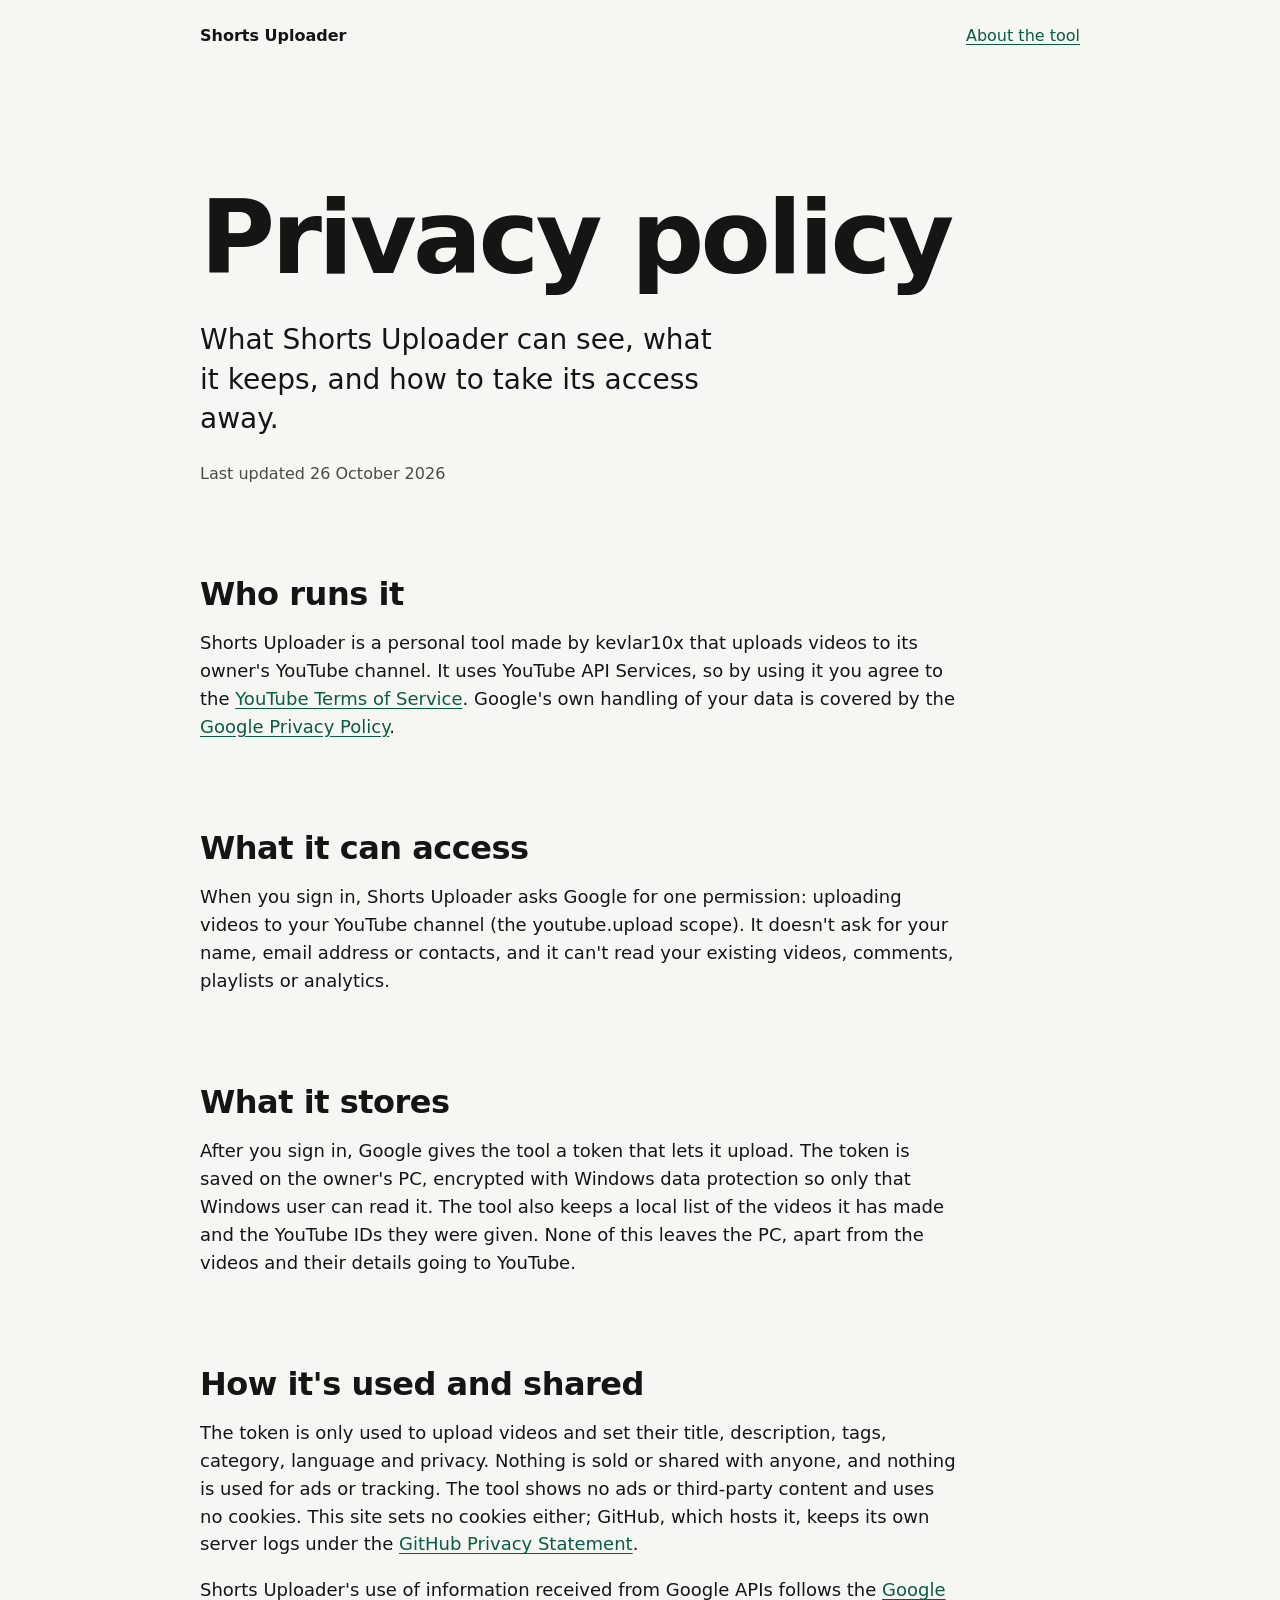
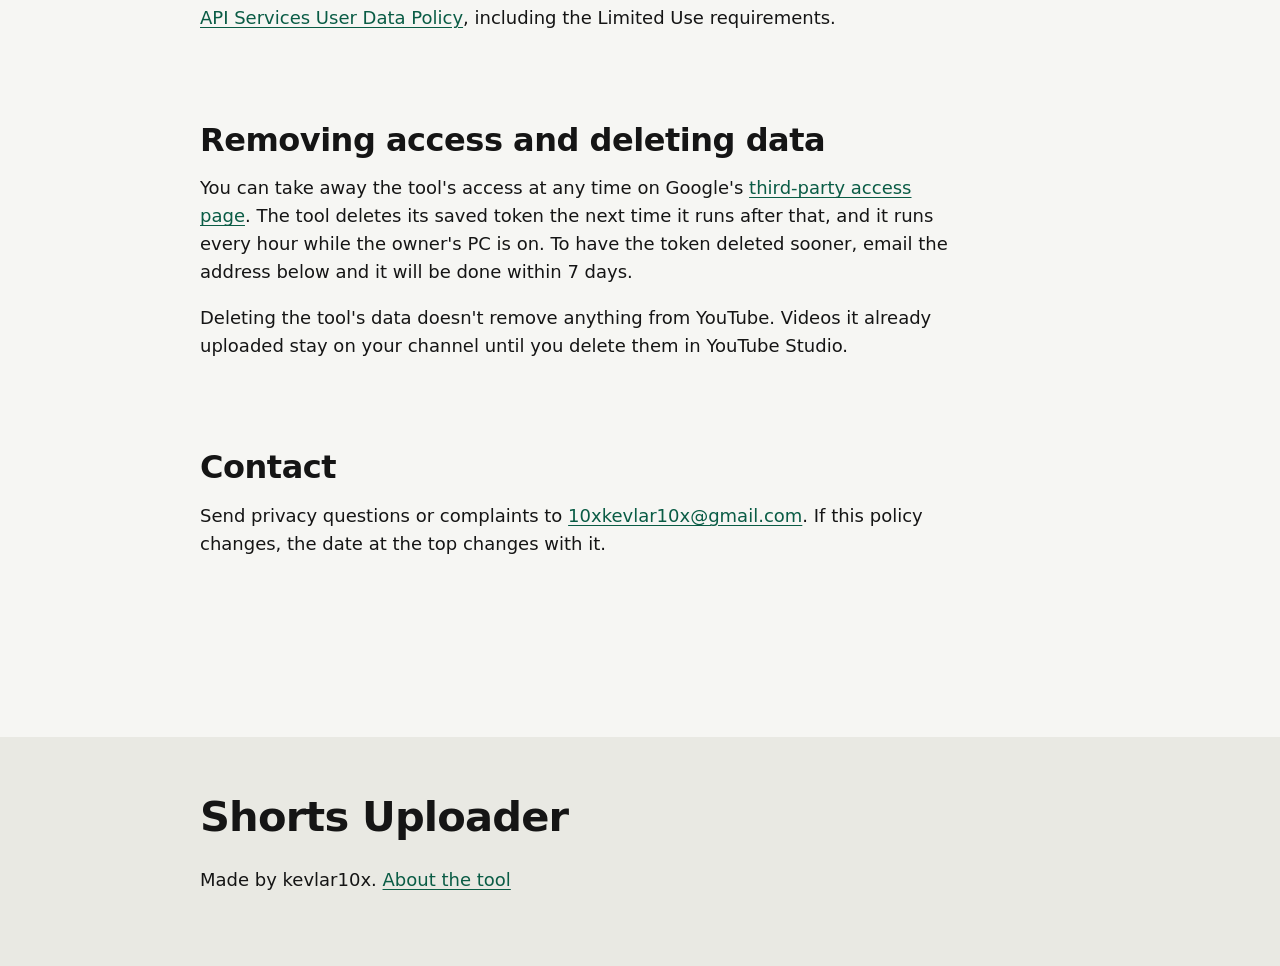
==== privacy.html @ 7bcd60a1 "Add homepage and privacy policy Co-Authored-By: Claude Opus 5.5 <noreply@anthropic.com>" ====
<!doctype html>
<html lang="en">
<head>
<meta charset="utf-8">
<meta name="viewport" content="width=device-width, initial-scale=1">
<title>Privacy policy | Shorts Uploader</title>
<meta name="description" content="What Shorts Uploader accesses, stores and shares, and how to remove its access.">
<link rel="stylesheet" href="style.css">
</head>
<body>
<header class="bar">
  <a class="name" href="./">Shorts Uploader</a>
  <nav><a href="./">About the tool</a></nav>
</header>

<main>
  <h1>Privacy policy</h1>
  <p class="lede">What Shorts Uploader can see, what it keeps, and how to take its access away.</p>
  <p class="dated">Last updated 26 October 2026</p>

  <section>
    <h2>Who runs it</h2>
    <p>Shorts Uploader is a personal tool made by kevlar10x that uploads videos to its owner's YouTube channel. It uses YouTube API Services, so by using it you agree to the <a href="https://www.youtube.com/t/terms">YouTube Terms of Service</a>. Google's own handling of your data is covered by the <a href="https://policies.google.com/privacy">Google Privacy Policy</a>.</p>
  </section>

  <section>
    <h2>What it can access</h2>
    <p>When you sign in, Shorts Uploader asks Google for one permission: uploading videos to your YouTube channel (the youtube.upload scope). It doesn't ask for your name, email address or contacts, and it can't read your existing videos, comments, playlists or analytics.</p>
  </section>

  <section>
    <h2>What it stores</h2>
    <p>After you sign in, Google gives the tool a token that lets it upload. The token is saved on the owner's PC, encrypted with Windows data protection so only that Windows user can read it. The tool also keeps a local list of the videos it has made and the YouTube IDs they were given. None of this leaves the PC, apart from the videos and their details going to YouTube.</p>
  </section>

  <section>
    <h2>How it's used and shared</h2>
    <p>The token is only used to upload videos and set their title, description, tags, category, language and privacy. Nothing is sold or shared with anyone, and nothing is used for ads or tracking. The tool shows no ads or third-party content and uses no cookies. This site sets no cookies either; GitHub, which hosts it, keeps its own server logs under the <a href="https://docs.github.com/en/site-policy/privacy-policies/github-general-privacy-statement">GitHub Privacy Statement</a>.</p>
    <p>Shorts Uploader's use of information received from Google APIs follows the <a href="https://developers.google.com/terms/api-services-user-data-policy">Google API Services User Data Policy</a>, including the Limited Use requirements.</p>
  </section>

  <section>
    <h2>Removing access and deleting data</h2>
    <p>You can take away the tool's access at any time on Google's <a href="https://security.google.com/settings/security/permissions">third-party access page</a>. The tool deletes its saved token the next time it runs after that, and it runs every hour while the owner's PC is on. To have the token deleted sooner, email the address below and it will be done within 7 days.</p>
    <p>Deleting the tool's data doesn't remove anything from YouTube. Videos it already uploaded stay on your channel until you delete them in YouTube Studio.</p>
  </section>

  <section>
    <h2>Contact</h2>
    <p>Send privacy questions or complaints to <a href="mailto:10xkevlar10x@gmail.com">10xkevlar10x@gmail.com</a>. If this policy changes, the date at the top changes with it.</p>
  </section>
</main>

<footer class="close">
  <p class="big">Shorts Uploader</p>
  <p>Made by kevlar10x. <a href="./">About the tool</a></p>
</footer>
</body>
</html>
---- style.css ----
:root {
  --ground: #f6f6f3;
  --ink: #151515;
  --soft: #4a4a46;
  --field: #e9e9e3;
  --accent: #0a5c45;
  --on-accent: #ffffff;
  --margin: clamp(20px, 5vw, 64px);
  --measure: 66ch;
  --column: 880px;
  /* one centred reading column; the side padding grows on wide screens so both margins match */
  --side: max(var(--margin), calc((100% - var(--column)) / 2));
  color-scheme: light dark;
}

@media (prefers-color-scheme: dark) {
  :root {
    --ground: #121312;
    --ink: #ececea;
    --soft: #b4b4ae;
    --field: #1d1f1d;
    --accent: #5fc9a3;
    --on-accent: #0b1a14;
  }
}

* { box-sizing: border-box; }

html { -webkit-text-size-adjust: 100%; }

body {
  margin: 0;
  background: var(--ground);
  color: var(--ink);
  font: 18px/1.55 system-ui, -apple-system, "Segoe UI", Roboto, "Helvetica Neue", Arial, sans-serif;
}

a { color: var(--accent); text-underline-offset: 0.18em; }
a:hover { text-decoration-thickness: 2px; }
a:focus-visible { outline: 3px solid var(--accent); outline-offset: 3px; border-radius: 2px; }

.bar, main, .close { padding-inline: var(--side); }

.bar {
  display: flex;
  justify-content: space-between;
  align-items: baseline;
  gap: 24px;
  padding-block: 24px;
  font-size: 16px;
}
.bar .name { color: var(--ink); font-weight: 650; text-decoration: none; }
.bar nav { display: flex; gap: 24px; }

main { padding-block: clamp(48px, 9vw, 120px) 0; }

h1 {
  margin: 0;
  font-size: clamp(2.6rem, 8vw, 6.5rem);
  line-height: 0.98;
  letter-spacing: -0.035em;
  font-weight: 750;
  max-width: 14ch;
}

.lede {
  margin: 32px 0 0;
  max-width: 30ch;
  font-size: clamp(1.3rem, 2.4vw, 1.75rem);
  line-height: 1.4;
}

.dated { margin: 24px 0 0; color: var(--soft); font-size: 16px; }

section { margin-top: clamp(56px, 7vw, 96px); max-width: var(--measure); }

h2 {
  margin: 0 0 16px;
  font-size: clamp(1.5rem, 2.6vw, 2rem);
  line-height: 1.15;
  letter-spacing: -0.015em;
  font-weight: 700;
}

p { margin: 0 0 1em; }

.action {
  display: inline-block;
  margin-top: 8px;
  padding: 14px 24px;
  background: var(--accent);
  color: var(--on-accent);
  font-weight: 650;
  text-decoration: none;
}
.action:hover { filter: brightness(1.08); }

.close {
  margin-top: clamp(96px, 14vw, 200px);
  padding-block: 48px 64px;
  background: var(--field);
}
.close p { margin: 0 0 8px; max-width: var(--measure); }
.close .big { font-size: clamp(1.6rem, 4vw, 2.6rem); font-weight: 750; letter-spacing: -0.02em; margin-bottom: 16px; }

@media (max-width: 480px) {
  body { font-size: 17px; }
  .bar { flex-direction: column; gap: 8px; }
}
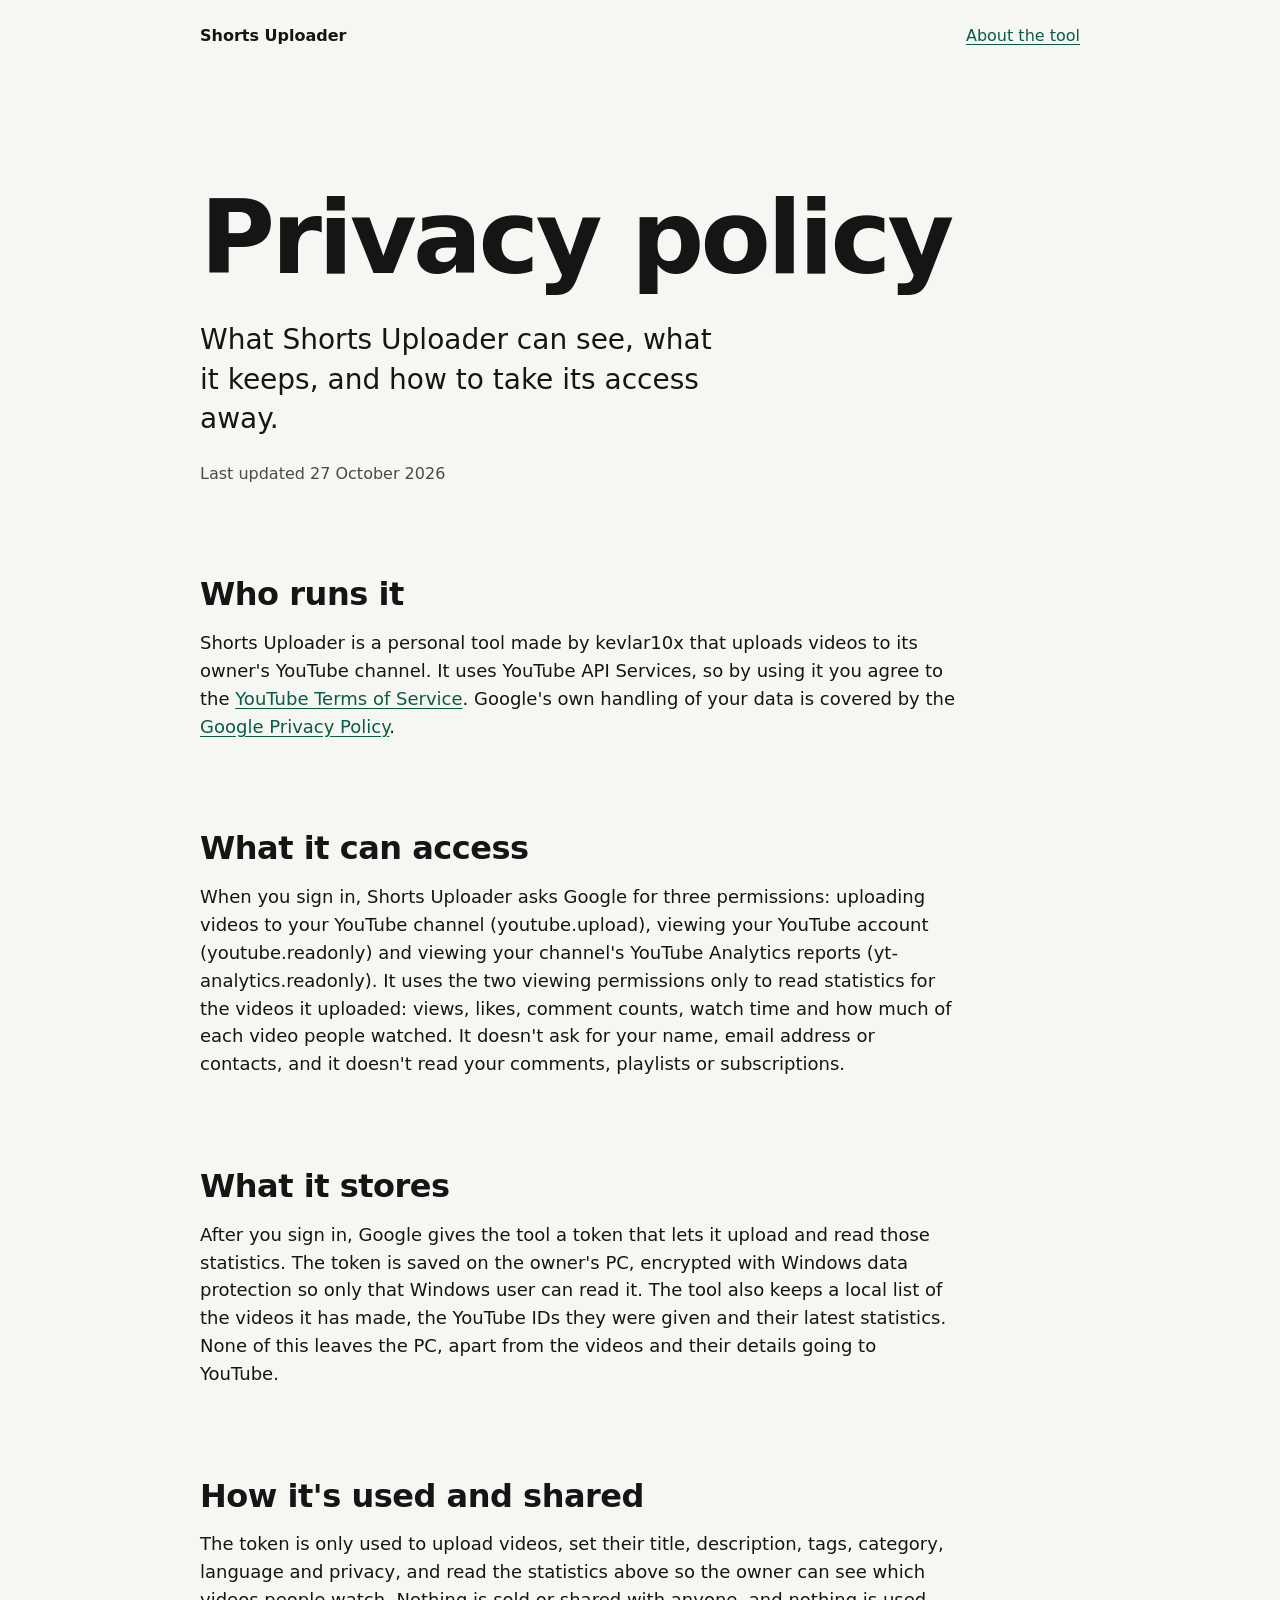
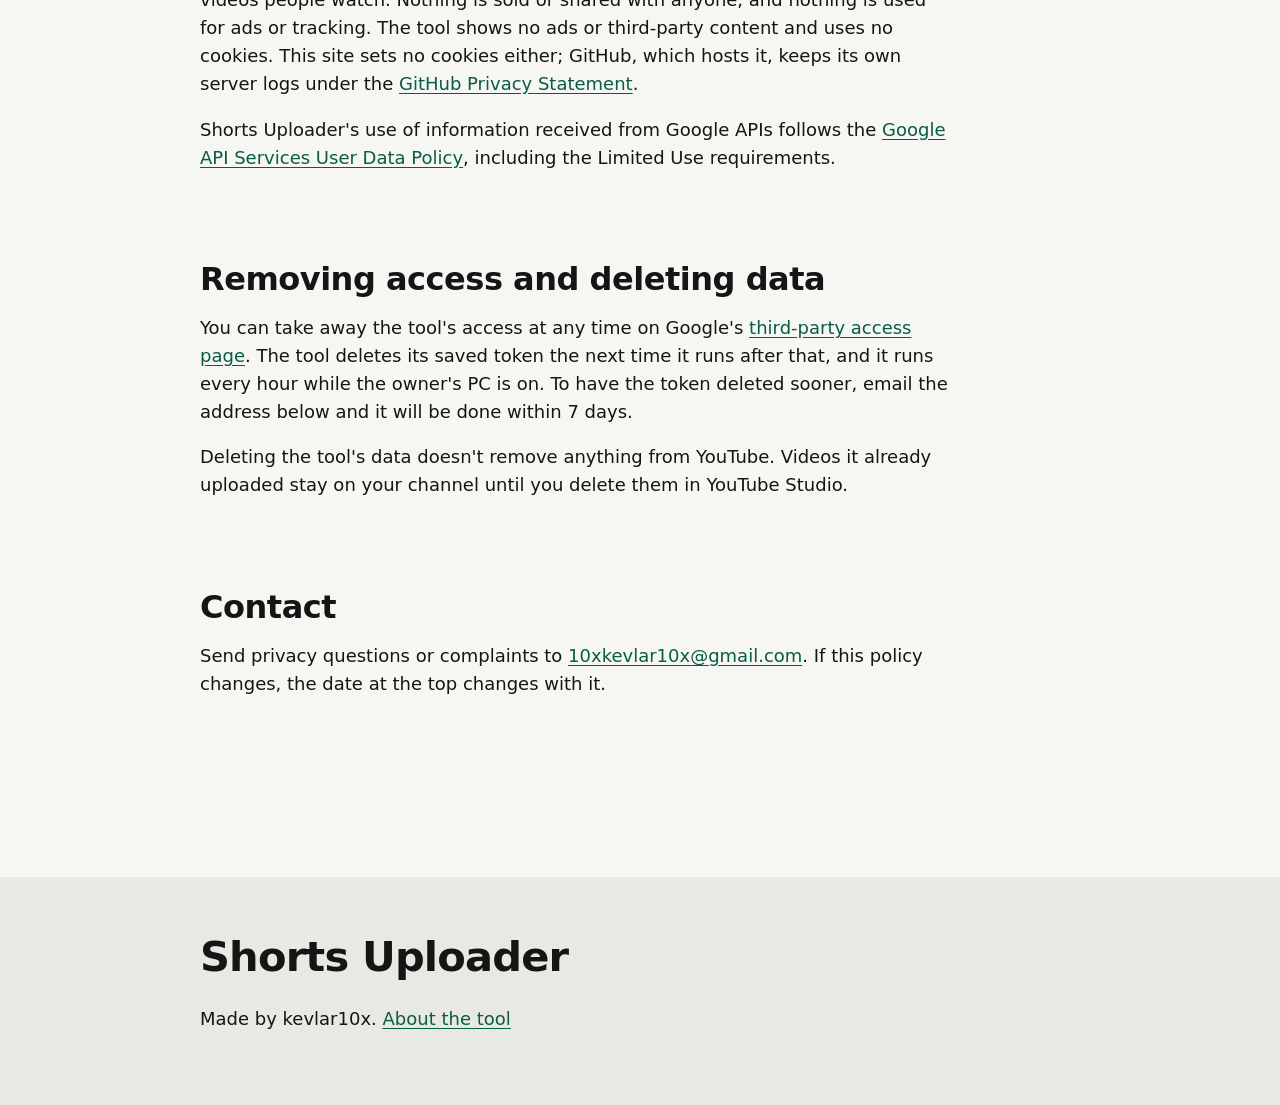
==== commit dfab7804: "Say the tool reads stats for its own videos The uploader now also asks for youtube.readonly and yt-a" ====
--- a/privacy.html
+++ b/privacy.html
@@ -16,7 +16,7 @@
 <main>
   <h1>Privacy policy</h1>
   <p class="lede">What Shorts Uploader can see, what it keeps, and how to take its access away.</p>
-  <p class="dated">Last updated 26 October 2026</p>
+  <p class="dated">Last updated 27 October 2026</p>
 
   <section>
     <h2>Who runs it</h2>
@@ -25,17 +25,17 @@
 
   <section>
     <h2>What it can access</h2>
-    <p>When you sign in, Shorts Uploader asks Google for one permission: uploading videos to your YouTube channel (the youtube.upload scope). It doesn't ask for your name, email address or contacts, and it can't read your existing videos, comments, playlists or analytics.</p>
+    <p>When you sign in, Shorts Uploader asks Google for three permissions: uploading videos to your YouTube channel (youtube.upload), viewing your YouTube account (youtube.readonly) and viewing your channel's YouTube Analytics reports (yt-analytics.readonly). It uses the two viewing permissions only to read statistics for the videos it uploaded: views, likes, comment counts, watch time and how much of each video people watched. It doesn't ask for your name, email address or contacts, and it doesn't read your comments, playlists or subscriptions.</p>
   </section>
 
   <section>
     <h2>What it stores</h2>
-    <p>After you sign in, Google gives the tool a token that lets it upload. The token is saved on the owner's PC, encrypted with Windows data protection so only that Windows user can read it. The tool also keeps a local list of the videos it has made and the YouTube IDs they were given. None of this leaves the PC, apart from the videos and their details going to YouTube.</p>
+    <p>After you sign in, Google gives the tool a token that lets it upload and read those statistics. The token is saved on the owner's PC, encrypted with Windows data protection so only that Windows user can read it. The tool also keeps a local list of the videos it has made, the YouTube IDs they were given and their latest statistics. None of this leaves the PC, apart from the videos and their details going to YouTube.</p>
   </section>
 
   <section>
     <h2>How it's used and shared</h2>
-    <p>The token is only used to upload videos and set their title, description, tags, category, language and privacy. Nothing is sold or shared with anyone, and nothing is used for ads or tracking. The tool shows no ads or third-party content and uses no cookies. This site sets no cookies either; GitHub, which hosts it, keeps its own server logs under the <a href="https://docs.github.com/en/site-policy/privacy-policies/github-general-privacy-statement">GitHub Privacy Statement</a>.</p>
+    <p>The token is only used to upload videos, set their title, description, tags, category, language and privacy, and read the statistics above so the owner can see which videos people watch. Nothing is sold or shared with anyone, and nothing is used for ads or tracking. The tool shows no ads or third-party content and uses no cookies. This site sets no cookies either; GitHub, which hosts it, keeps its own server logs under the <a href="https://docs.github.com/en/site-policy/privacy-policies/github-general-privacy-statement">GitHub Privacy Statement</a>.</p>
     <p>Shorts Uploader's use of information received from Google APIs follows the <a href="https://developers.google.com/terms/api-services-user-data-policy">Google API Services User Data Policy</a>, including the Limited Use requirements.</p>
   </section>
 
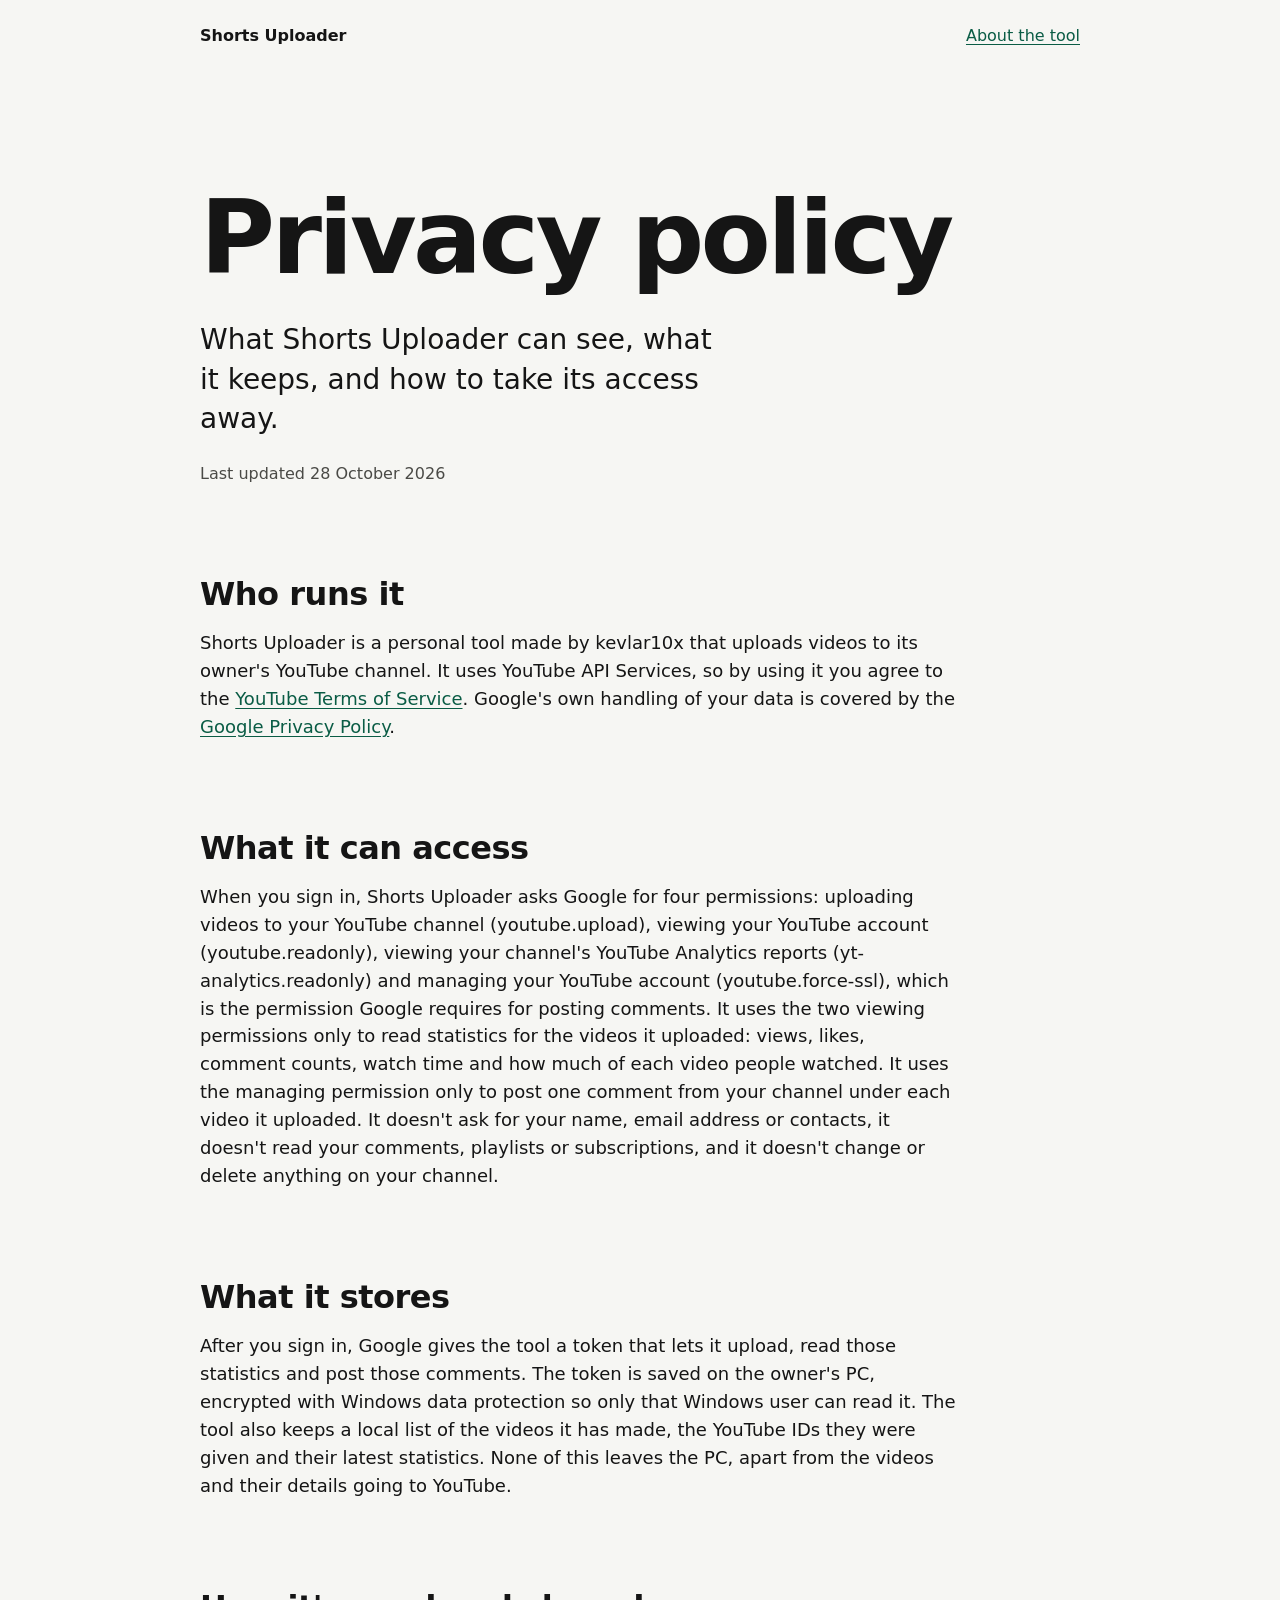
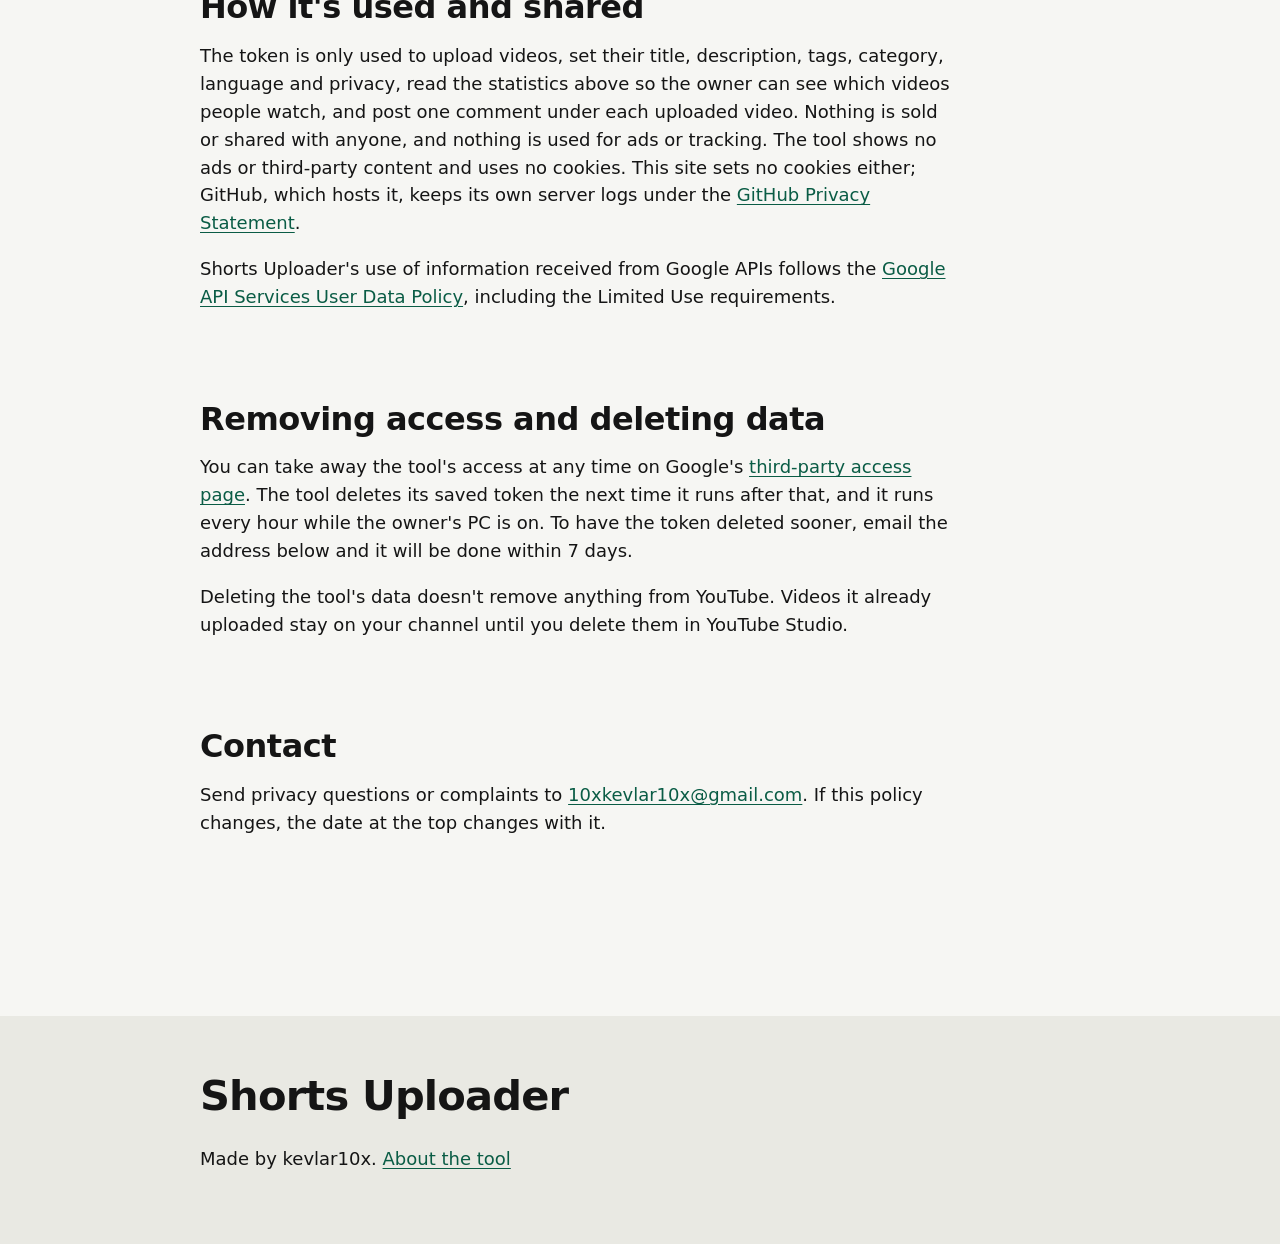
==== commit 0794ff07: "Say the tool posts one comment under each video The uploader now also asks for youtube.force-ssl, th" ====
--- a/privacy.html
+++ b/privacy.html
@@ -16,7 +16,7 @@
 <main>
   <h1>Privacy policy</h1>
   <p class="lede">What Shorts Uploader can see, what it keeps, and how to take its access away.</p>
-  <p class="dated">Last updated 27 October 2026</p>
+  <p class="dated">Last updated 28 October 2026</p>
 
   <section>
     <h2>Who runs it</h2>
@@ -25,17 +25,17 @@
 
   <section>
     <h2>What it can access</h2>
-    <p>When you sign in, Shorts Uploader asks Google for three permissions: uploading videos to your YouTube channel (youtube.upload), viewing your YouTube account (youtube.readonly) and viewing your channel's YouTube Analytics reports (yt-analytics.readonly). It uses the two viewing permissions only to read statistics for the videos it uploaded: views, likes, comment counts, watch time and how much of each video people watched. It doesn't ask for your name, email address or contacts, and it doesn't read your comments, playlists or subscriptions.</p>
+    <p>When you sign in, Shorts Uploader asks Google for four permissions: uploading videos to your YouTube channel (youtube.upload), viewing your YouTube account (youtube.readonly), viewing your channel's YouTube Analytics reports (yt-analytics.readonly) and managing your YouTube account (youtube.force-ssl), which is the permission Google requires for posting comments. It uses the two viewing permissions only to read statistics for the videos it uploaded: views, likes, comment counts, watch time and how much of each video people watched. It uses the managing permission only to post one comment from your channel under each video it uploaded. It doesn't ask for your name, email address or contacts, it doesn't read your comments, playlists or subscriptions, and it doesn't change or delete anything on your channel.</p>
   </section>
 
   <section>
     <h2>What it stores</h2>
-    <p>After you sign in, Google gives the tool a token that lets it upload and read those statistics. The token is saved on the owner's PC, encrypted with Windows data protection so only that Windows user can read it. The tool also keeps a local list of the videos it has made, the YouTube IDs they were given and their latest statistics. None of this leaves the PC, apart from the videos and their details going to YouTube.</p>
+    <p>After you sign in, Google gives the tool a token that lets it upload, read those statistics and post those comments. The token is saved on the owner's PC, encrypted with Windows data protection so only that Windows user can read it. The tool also keeps a local list of the videos it has made, the YouTube IDs they were given and their latest statistics. None of this leaves the PC, apart from the videos and their details going to YouTube.</p>
   </section>
 
   <section>
     <h2>How it's used and shared</h2>
-    <p>The token is only used to upload videos, set their title, description, tags, category, language and privacy, and read the statistics above so the owner can see which videos people watch. Nothing is sold or shared with anyone, and nothing is used for ads or tracking. The tool shows no ads or third-party content and uses no cookies. This site sets no cookies either; GitHub, which hosts it, keeps its own server logs under the <a href="https://docs.github.com/en/site-policy/privacy-policies/github-general-privacy-statement">GitHub Privacy Statement</a>.</p>
+    <p>The token is only used to upload videos, set their title, description, tags, category, language and privacy, read the statistics above so the owner can see which videos people watch, and post one comment under each uploaded video. Nothing is sold or shared with anyone, and nothing is used for ads or tracking. The tool shows no ads or third-party content and uses no cookies. This site sets no cookies either; GitHub, which hosts it, keeps its own server logs under the <a href="https://docs.github.com/en/site-policy/privacy-policies/github-general-privacy-statement">GitHub Privacy Statement</a>.</p>
     <p>Shorts Uploader's use of information received from Google APIs follows the <a href="https://developers.google.com/terms/api-services-user-data-policy">Google API Services User Data Policy</a>, including the Limited Use requirements.</p>
   </section>
 
